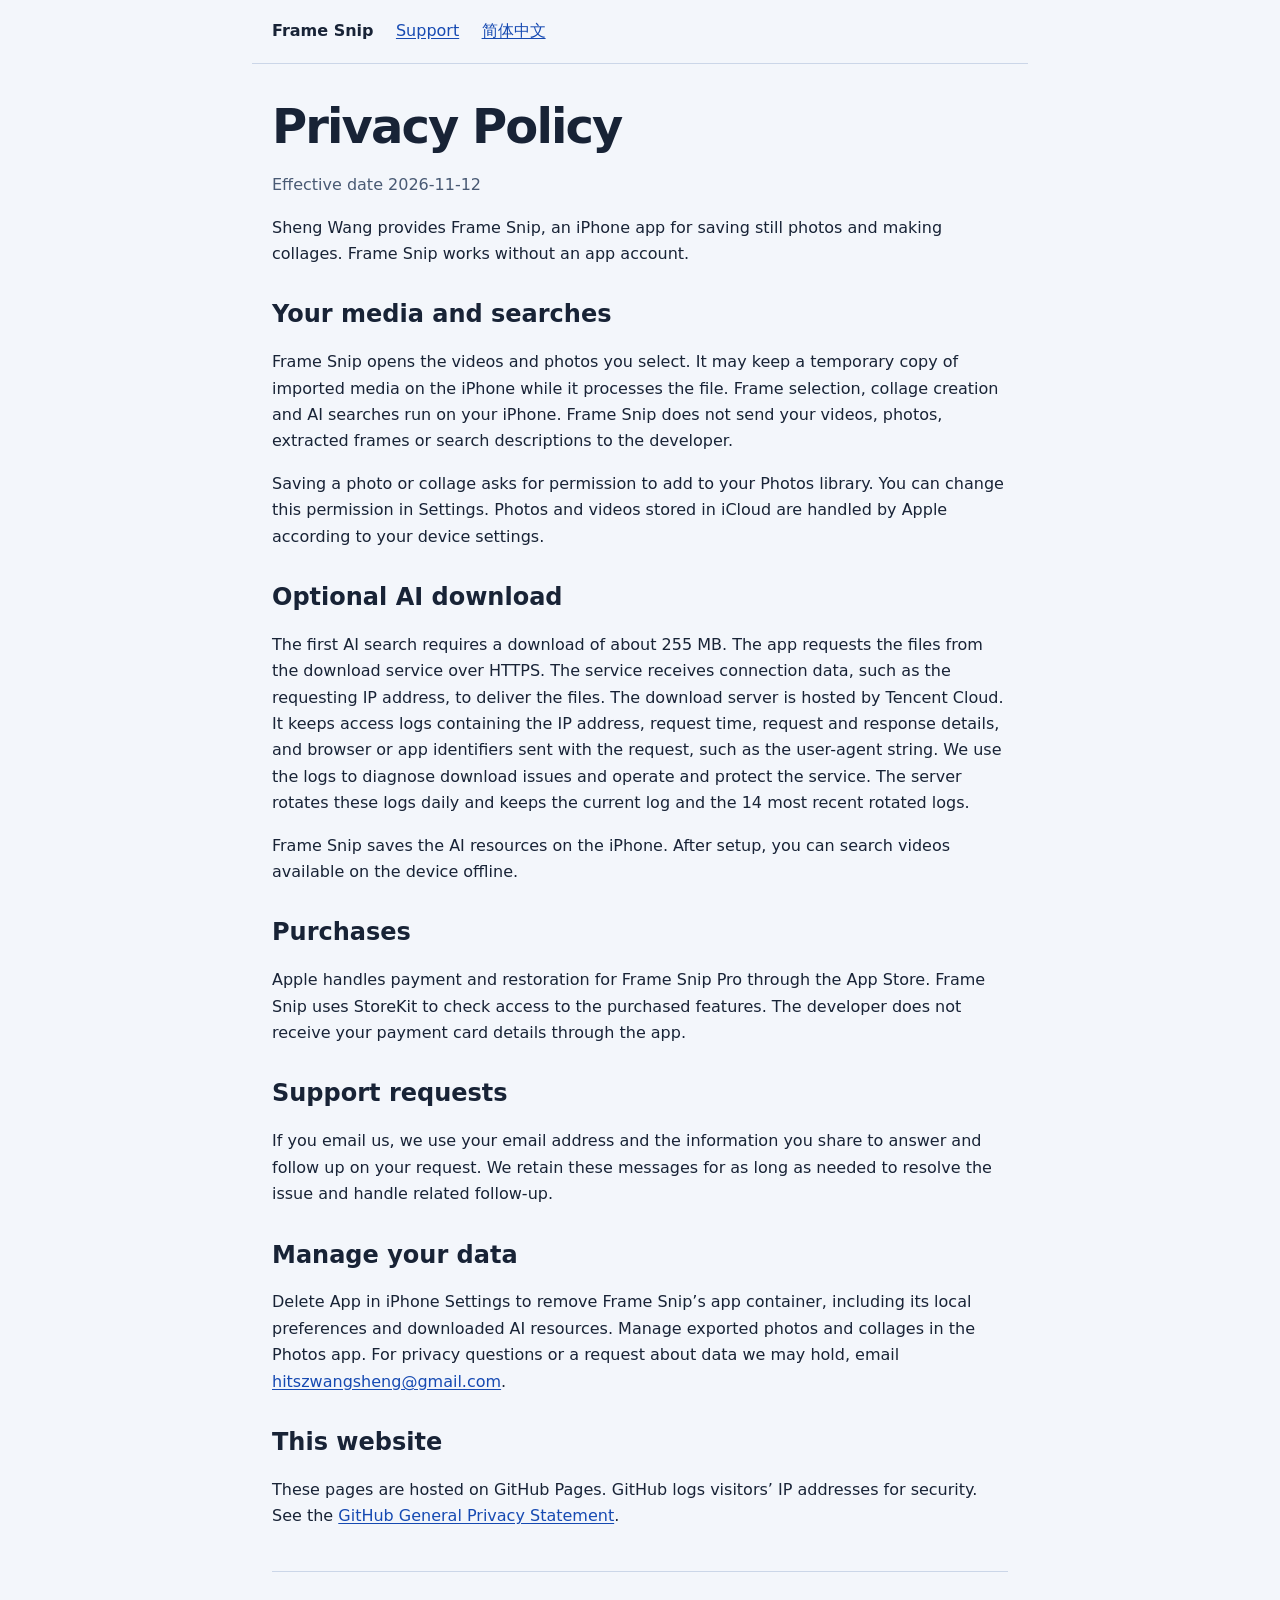
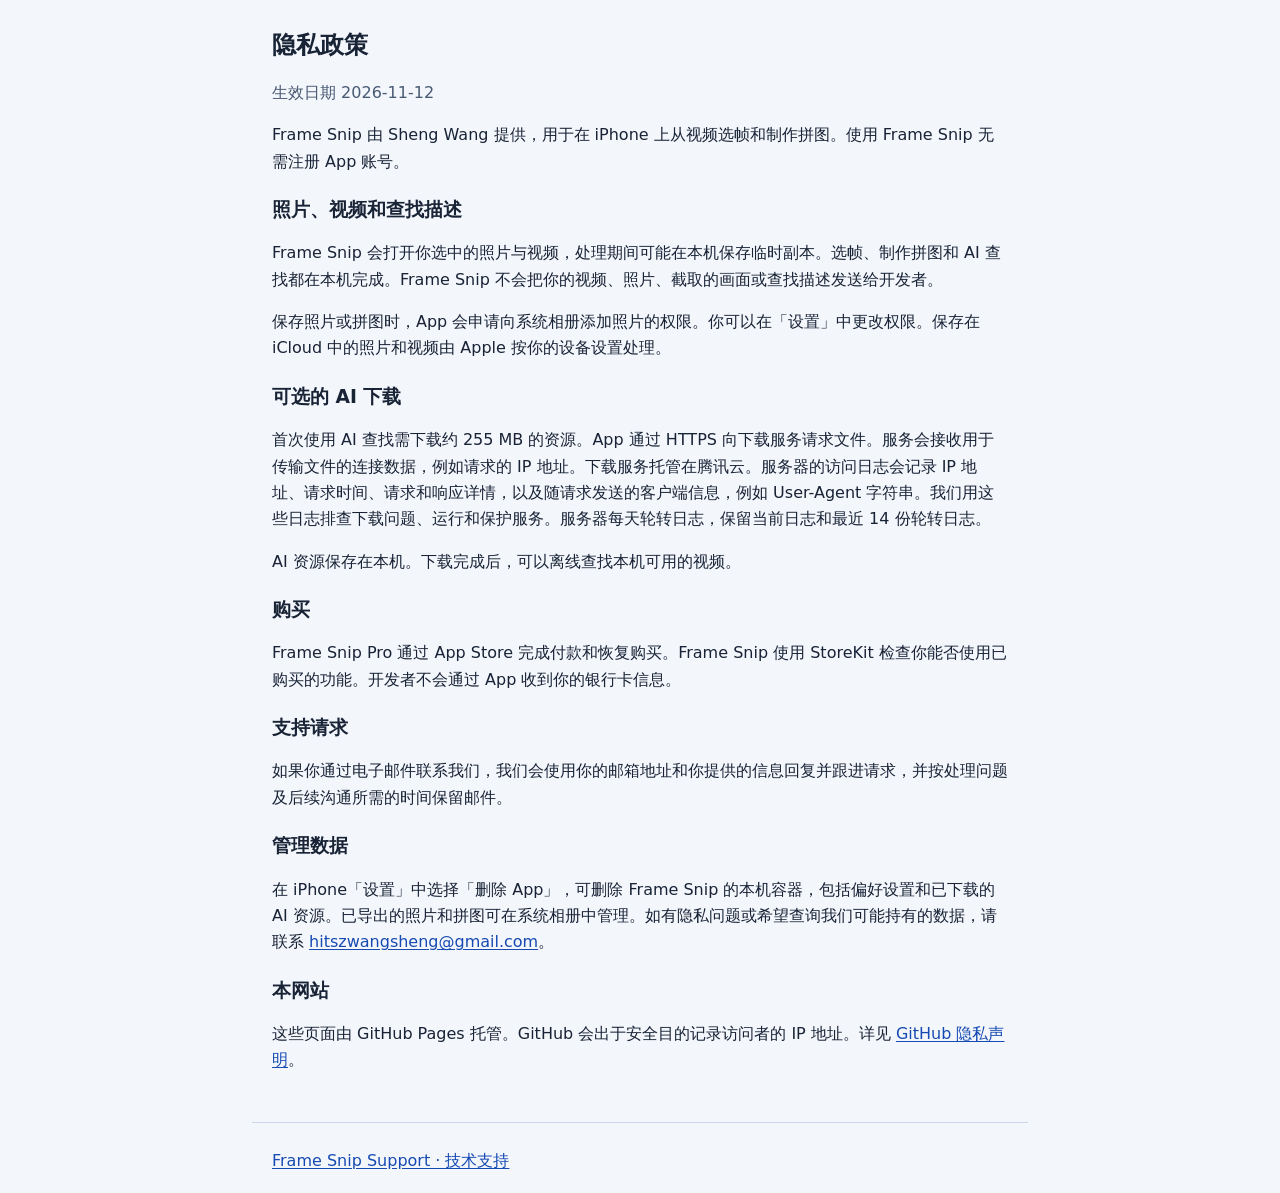
==== privacy.html @ b33864d4 "Publish Frame Snip support and privacy pages" ====
<!doctype html>
<html lang="en">
<head>
    <meta charset="utf-8">
    <meta name="viewport" content="width=device-width, initial-scale=1">
    <title>Privacy Policy · Frame Snip</title>
    <link rel="stylesheet" href="site.css">
</head>
<body>
<header>
    <strong>Frame Snip</strong>
    <a href="support.html">Support</a>
    <a href="#zh-Hans" lang="zh-Hans">简体中文</a>
</header>
<main>
    <article aria-labelledby="privacy-en">
        <h1 id="privacy-en">Privacy Policy</h1>
        <p class="meta">Effective date <time>2026-11-12</time></p>
        <p>Sheng Wang provides Frame Snip, an iPhone app for saving still photos and making collages. Frame Snip works without an app account.</p>

        <h2>Your media and searches</h2>
        <p>Frame Snip opens the videos and photos you select. It may keep a temporary copy of imported media on the iPhone while it processes the file. Frame selection, collage creation and AI searches run on your iPhone. Frame Snip does not send your videos, photos, extracted frames or search descriptions to the developer.</p>
        <p>Saving a photo or collage asks for permission to add to your Photos library. You can change this permission in Settings. Photos and videos stored in iCloud are handled by Apple according to your device settings.</p>

        <h2>Optional AI download</h2>
        <p>The first AI search requires a download of about 255 MB. The app requests the files from the download service over HTTPS. The service receives connection data, such as the requesting IP address, to deliver the files. The download server is hosted by Tencent Cloud. It keeps access logs containing the IP address, request time, request and response details, and browser or app identifiers sent with the request, such as the user-agent string. We use the logs to diagnose download issues and operate and protect the service. The server rotates these logs daily and keeps the current log and the 14 most recent rotated logs.</p>
        <p>Frame Snip saves the AI resources on the iPhone. After setup, you can search videos available on the device offline.</p>

        <h2>Purchases</h2>
        <p>Apple handles payment and restoration for Frame Snip Pro through the App Store. Frame Snip uses StoreKit to check access to the purchased features. The developer does not receive your payment card details through the app.</p>

        <h2>Support requests</h2>
        <p>If you email us, we use your email address and the information you share to answer and follow up on your request. We retain these messages for as long as needed to resolve the issue and handle related follow-up.</p>

        <h2>Manage your data</h2>
        <p>Delete App in iPhone Settings to remove Frame Snip’s app container, including its local preferences and downloaded AI resources. Manage exported photos and collages in the Photos app. For privacy questions or a request about data we may hold, email <a href="mailto:hitszwangsheng@gmail.com">hitszwangsheng@gmail.com</a>.</p>
        <h2>This website</h2>
        <p>These pages are hosted on GitHub Pages. GitHub logs visitors’ IP addresses for security. See the <a href="https://docs.github.com/en/site-policy/privacy-policies/github-general-privacy-statement">GitHub General Privacy Statement</a>.</p>
    </article>

    <article id="zh-Hans" class="translation" lang="zh-Hans" aria-labelledby="privacy-zh">
        <h2 id="privacy-zh">隐私政策</h2>
        <p class="meta">生效日期 <time>2026-11-12</time></p>
        <p>Frame Snip 由 Sheng Wang 提供，用于在 iPhone 上从视频选帧和制作拼图。使用 Frame Snip 无需注册 App 账号。</p>

        <h3>照片、视频和查找描述</h3>
        <p>Frame Snip 会打开你选中的照片与视频，处理期间可能在本机保存临时副本。选帧、制作拼图和 AI 查找都在本机完成。Frame Snip 不会把你的视频、照片、截取的画面或查找描述发送给开发者。</p>
        <p>保存照片或拼图时，App 会申请向系统相册添加照片的权限。你可以在「设置」中更改权限。保存在 iCloud 中的照片和视频由 Apple 按你的设备设置处理。</p>

        <h3>可选的 AI 下载</h3>
        <p>首次使用 AI 查找需下载约 255 MB 的资源。App 通过 HTTPS 向下载服务请求文件。服务会接收用于传输文件的连接数据，例如请求的 IP 地址。下载服务托管在腾讯云。服务器的访问日志会记录 IP 地址、请求时间、请求和响应详情，以及随请求发送的客户端信息，例如 User-Agent 字符串。我们用这些日志排查下载问题、运行和保护服务。服务器每天轮转日志，保留当前日志和最近 14 份轮转日志。</p>
        <p>AI 资源保存在本机。下载完成后，可以离线查找本机可用的视频。</p>

        <h3>购买</h3>
        <p>Frame Snip Pro 通过 App Store 完成付款和恢复购买。Frame Snip 使用 StoreKit 检查你能否使用已购买的功能。开发者不会通过 App 收到你的银行卡信息。</p>

        <h3>支持请求</h3>
        <p>如果你通过电子邮件联系我们，我们会使用你的邮箱地址和你提供的信息回复并跟进请求，并按处理问题及后续沟通所需的时间保留邮件。</p>

        <h3>管理数据</h3>
        <p>在 iPhone「设置」中选择「删除 App」，可删除 Frame Snip 的本机容器，包括偏好设置和已下载的 AI 资源。已导出的照片和拼图可在系统相册中管理。如有隐私问题或希望查询我们可能持有的数据，请联系 <a href="mailto:hitszwangsheng@gmail.com">hitszwangsheng@gmail.com</a>。</p>
        <h3>本网站</h3>
        <p>这些页面由 GitHub Pages 托管。GitHub 会出于安全目的记录访问者的 IP 地址。详见 <a href="https://docs.github.com/en/site-policy/privacy-policies/github-general-privacy-statement">GitHub 隐私声明</a>。</p>
    </article>
</main>
<footer>
    <a href="support.html">Frame Snip Support · 技术支持</a>
</footer>
</body>
</html>
---- site.css ----
:root {
    color-scheme: light dark;
    --page: #f3f6fb;
    --text: #182336;
    --muted: #495a74;
    --link: #164ab2;
    --line: #cbd6e8;
    font-family: system-ui, -apple-system, BlinkMacSystemFont, "Segoe UI", sans-serif;
    line-height: 1.65;
}

@media (prefers-color-scheme: dark) {
    :root {
        --page: #101721;
        --text: #eef3fc;
        --muted: #b5c5dd;
        --link: #9ec3ff;
        --line: #35455d;
    }
}

body {
    margin: 0;
    background: var(--page);
    color: var(--text);
}

header, main, footer {
    max-width: 46rem;
    padding-inline: 1.25rem;
    margin-inline: auto;
}

header, footer {
    padding-block: 1.15rem;
}

header {
    display: flex;
    align-items: center;
    flex-wrap: wrap;
    column-gap: 1.4rem;
    row-gap: 0.4rem;
    border-bottom: 1px solid var(--line);
}

main {
    padding-block: 2rem;
}

h1, h2, h3 {
    line-height: 1.25;
}

h1 {
    font-size: clamp(2rem, 5vw, 3rem);
    letter-spacing: -0.04em;
    margin: 0 0 0.65rem;
}

h2 {
    margin-top: 2rem;
}

h3 {
    margin-top: 1.45rem;
}

a {
    color: var(--link);
    text-underline-offset: 0.15em;
    overflow-wrap: anywhere;
}

a:focus-visible {
    outline: 2px solid var(--link);
    outline-offset: 0.22rem;
}

.meta, footer {
    color: var(--muted);
}

.translation, footer {
    border-top: 1px solid var(--line);
    padding-top: 1.6rem;
}

.translation {
    margin-top: 2.6rem;
}
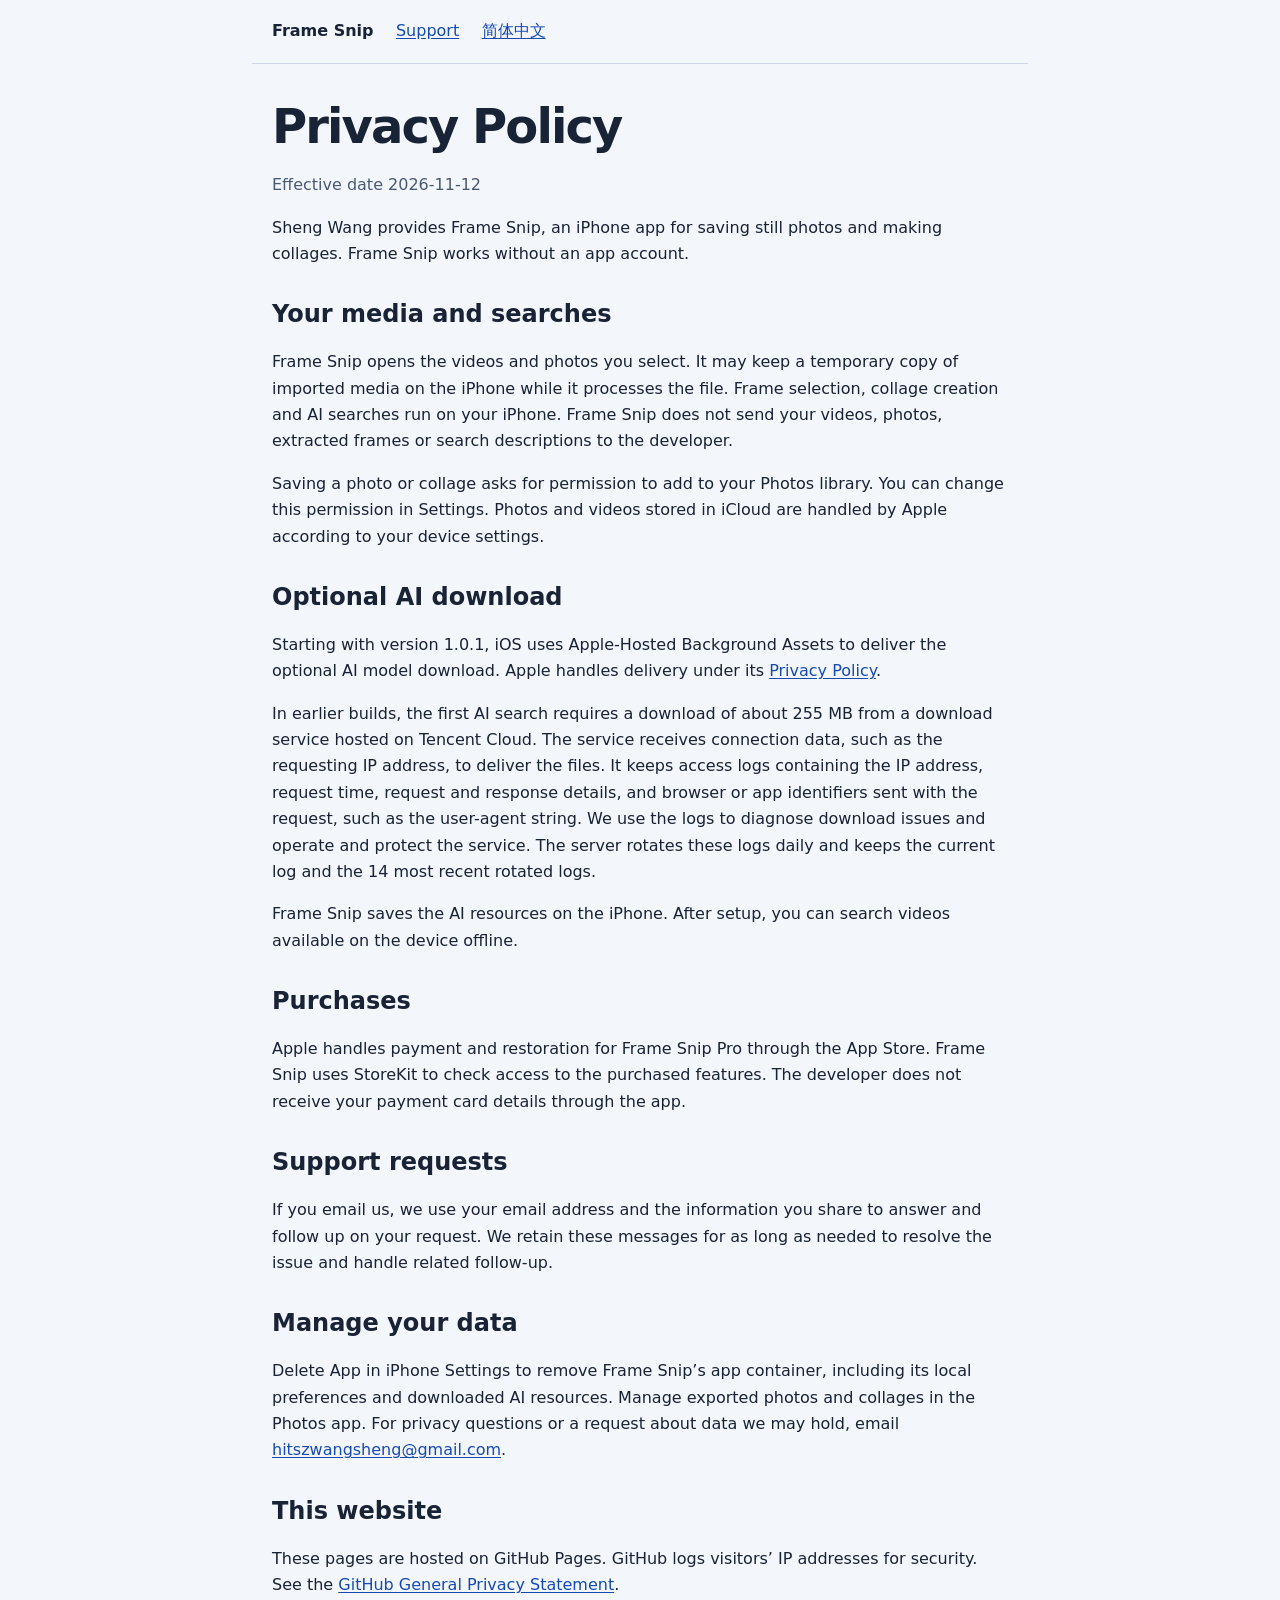
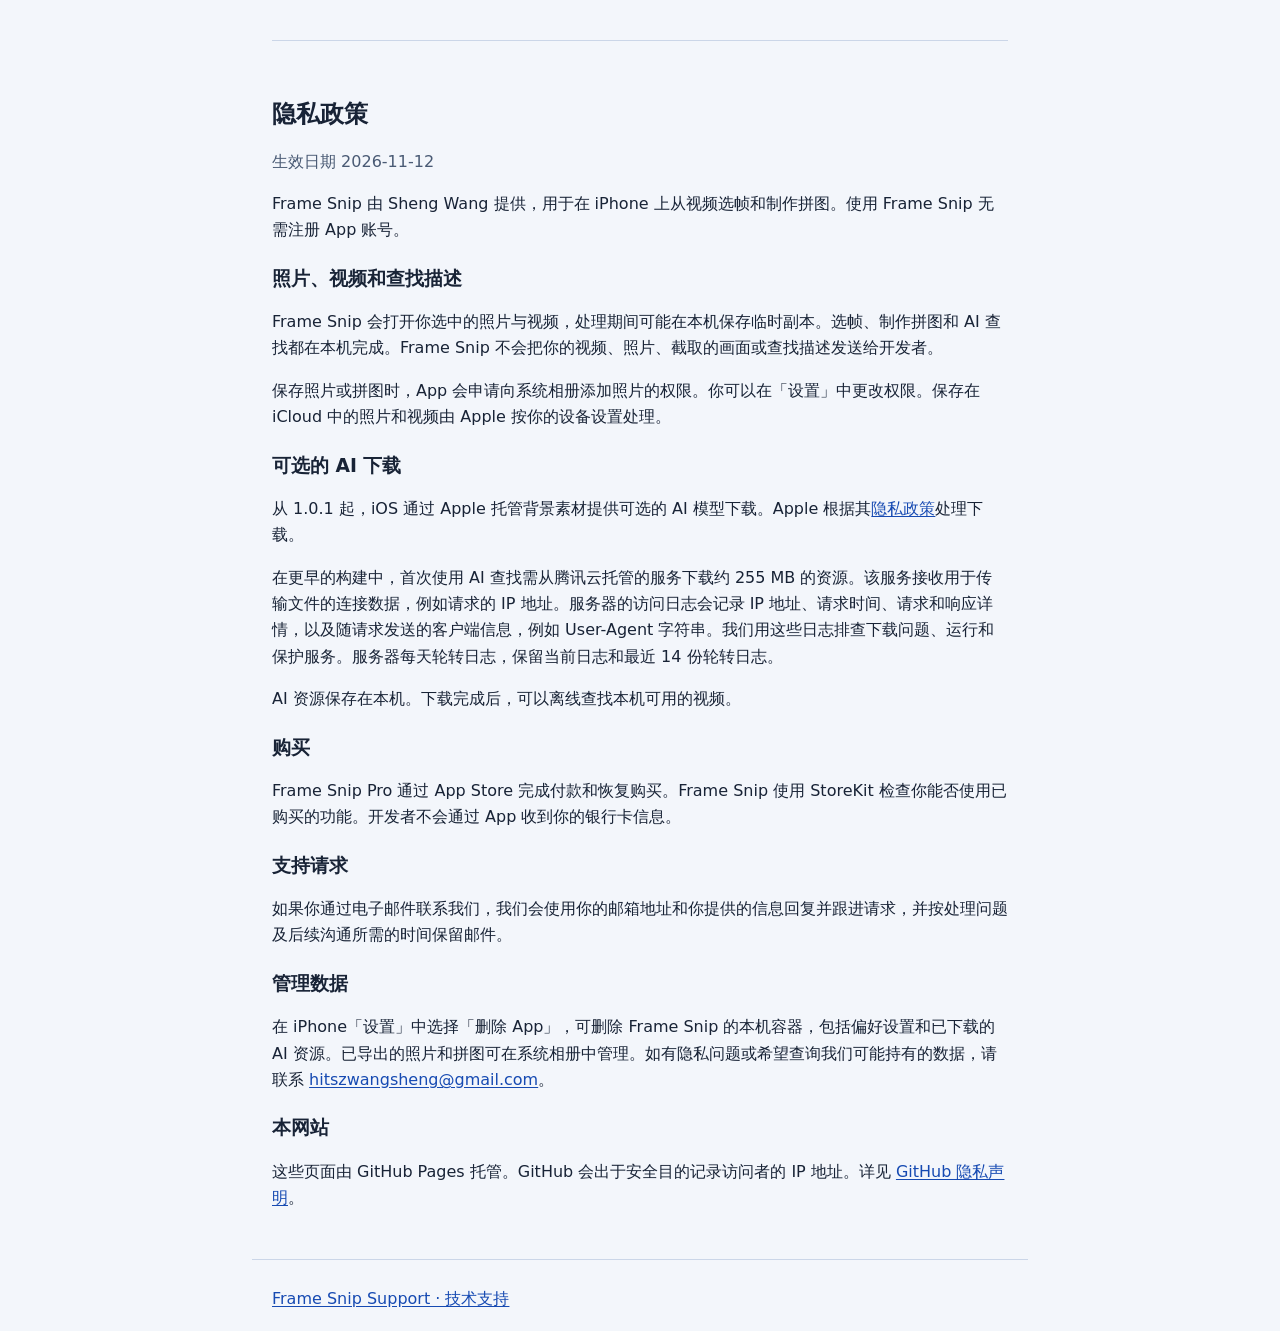
==== commit 4d22d8d4: "Document Apple-hosted model downloads in Frame Snip 1.0.1" ====
--- a/privacy.html
+++ b/privacy.html
@@ -23,7 +23,8 @@
         <p>Saving a photo or collage asks for permission to add to your Photos library. You can change this permission in Settings. Photos and videos stored in iCloud are handled by Apple according to your device settings.</p>
 
         <h2>Optional AI download</h2>
-        <p>The first AI search requires a download of about 255 MB. The app requests the files from the download service over HTTPS. The service receives connection data, such as the requesting IP address, to deliver the files. The download server is hosted by Tencent Cloud. It keeps access logs containing the IP address, request time, request and response details, and browser or app identifiers sent with the request, such as the user-agent string. We use the logs to diagnose download issues and operate and protect the service. The server rotates these logs daily and keeps the current log and the 14 most recent rotated logs.</p>
+        <p>Starting with version 1.0.1, iOS uses Apple-Hosted Background Assets to deliver the optional AI model download. Apple handles delivery under its <a href="https://www.apple.com/legal/privacy/">Privacy Policy</a>.</p>
+        <p>In earlier builds, the first AI search requires a download of about 255 MB from a download service hosted on Tencent Cloud. The service receives connection data, such as the requesting IP address, to deliver the files. It keeps access logs containing the IP address, request time, request and response details, and browser or app identifiers sent with the request, such as the user-agent string. We use the logs to diagnose download issues and operate and protect the service. The server rotates these logs daily and keeps the current log and the 14 most recent rotated logs.</p>
         <p>Frame Snip saves the AI resources on the iPhone. After setup, you can search videos available on the device offline.</p>
 
         <h2>Purchases</h2>
@@ -48,7 +49,8 @@
         <p>保存照片或拼图时，App 会申请向系统相册添加照片的权限。你可以在「设置」中更改权限。保存在 iCloud 中的照片和视频由 Apple 按你的设备设置处理。</p>
 
         <h3>可选的 AI 下载</h3>
-        <p>首次使用 AI 查找需下载约 255 MB 的资源。App 通过 HTTPS 向下载服务请求文件。服务会接收用于传输文件的连接数据，例如请求的 IP 地址。下载服务托管在腾讯云。服务器的访问日志会记录 IP 地址、请求时间、请求和响应详情，以及随请求发送的客户端信息，例如 User-Agent 字符串。我们用这些日志排查下载问题、运行和保护服务。服务器每天轮转日志，保留当前日志和最近 14 份轮转日志。</p>
+        <p>从 1.0.1 起，iOS 通过 Apple 托管背景素材提供可选的 AI 模型下载。Apple 根据其<a href="https://www.apple.com.cn/legal/privacy/">隐私政策</a>处理下载。</p>
+        <p>在更早的构建中，首次使用 AI 查找需从腾讯云托管的服务下载约 255 MB 的资源。该服务接收用于传输文件的连接数据，例如请求的 IP 地址。服务器的访问日志会记录 IP 地址、请求时间、请求和响应详情，以及随请求发送的客户端信息，例如 User-Agent 字符串。我们用这些日志排查下载问题、运行和保护服务。服务器每天轮转日志，保留当前日志和最近 14 份轮转日志。</p>
         <p>AI 资源保存在本机。下载完成后，可以离线查找本机可用的视频。</p>
 
         <h3>购买</h3>
